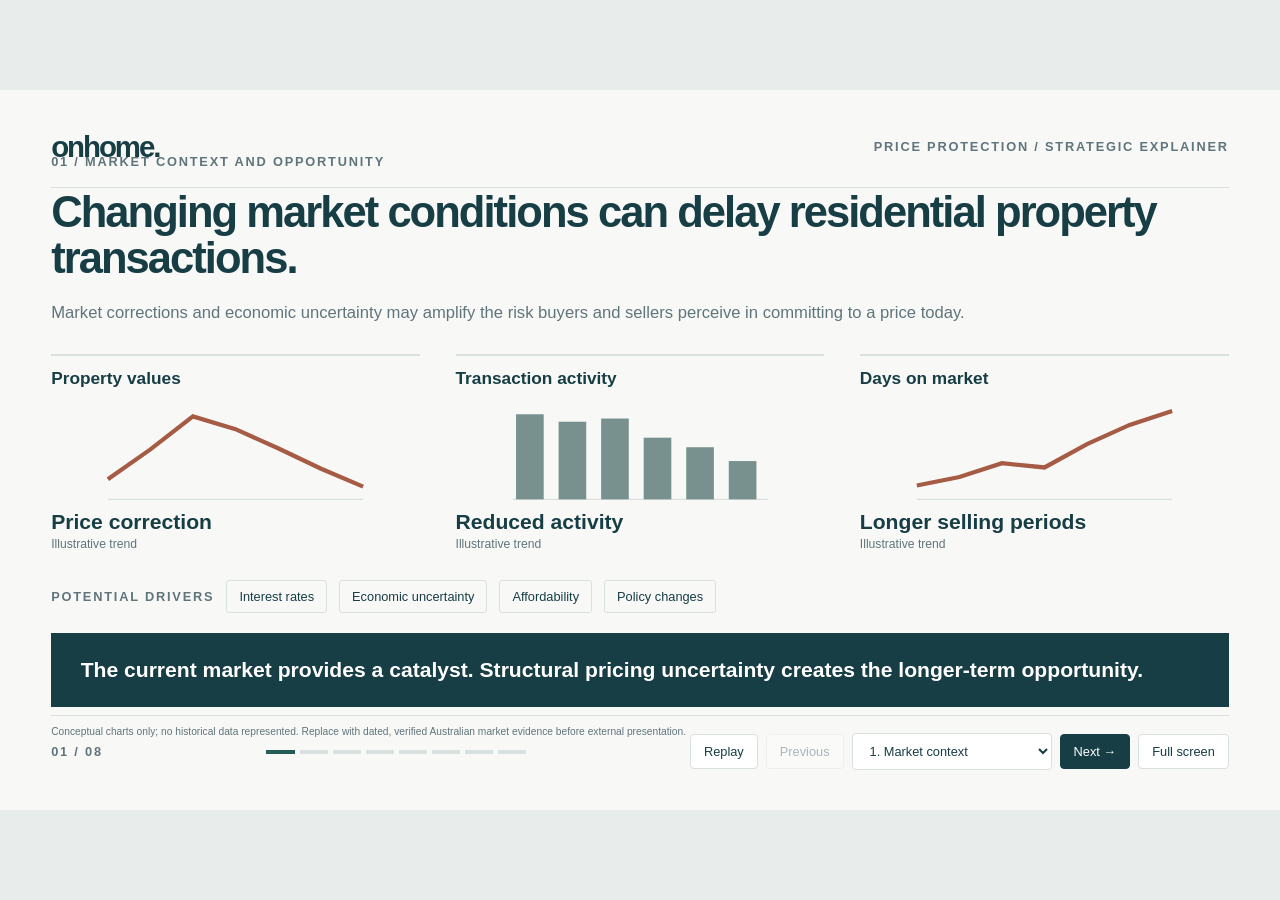
==== index.html @ 7cb83f9f "Build initial interactive market context prototype" ====
<!doctype html>
<html lang="en-AU"><head><meta charset="utf-8"><meta name="viewport" content="width=device-width,initial-scale=1"><title>OnHome | Price Protection</title>
<style>
:root{--ink:#173d45;--teal:#235d54;--muted:#60747b;--copper:#a65b45;--paper:#f8f9f7;--line:#d8e1df}*{box-sizing:border-box}body{margin:0;background:#e8edeb;color:var(--ink);font-family:Inter,Arial,sans-serif;display:grid;place-items:center;min-height:100dvh}.stage{width:min(100vw,177.777dvh);height:min(100dvh,56.25vw);background:var(--paper);padding:3.1% 4%;display:flex;flex-direction:column;overflow:hidden}header,footer{display:flex;align-items:center;justify-content:space-between;gap:16px}header{padding-bottom:2%;border-bottom:1px solid var(--line)}.brand{font-size:clamp(20px,2.3vw,38px);font-weight:800;letter-spacing:-.07em}.eyebrow{font-size:clamp(9px,1vw,14px);letter-spacing:.14em;text-transform:uppercase;color:var(--muted);font-weight:700}.content{flex:1;min-height:0;display:flex;flex-direction:column;justify-content:center;gap:2.2vh}h1{font-size:clamp(22px,3.4vw,60px);line-height:1.07;letter-spacing:-.045em;margin:0;max-width:95%}.sub{font-size:clamp(12px,1.3vw,22px);line-height:1.4;color:var(--muted);margin:0;max-width:90%}.metrics{display:grid;grid-template-columns:repeat(3,1fr);gap:3%;margin:1vh 0}.metric{border-top:2px solid var(--line);padding-top:12px;animation:rise .65s both}.metric:nth-child(2){animation-delay:.18s}.metric:nth-child(3){animation-delay:.36s}.metric h2{font-size:clamp(12px,1.35vw,22px);margin:0 0 4px}.metric svg{display:block;width:100%;height:clamp(55px,13vh,140px)}.metric strong{font-size:clamp(13px,1.65vw,28px);display:block}.metric small{color:var(--muted);font-size:clamp(9px,.95vw,14px)}.trace{stroke-dasharray:550;stroke-dashoffset:550;animation:draw 1.3s .3s forwards}.bar{transform-box:fill-box;transform-origin:bottom;animation:grow .8s both}.drivers{display:flex;align-items:center;gap:12px;flex-wrap:wrap}.drivers span{padding:8px 12px;border:1px solid var(--line);font-size:clamp(10px,1vw,15px);border-radius:3px}.conclusion{background:var(--ink);color:white;padding:2% 2.5%;font-size:clamp(13px,1.65vw,27px);line-height:1.25;font-weight:600;animation:rise .7s .85s both}.note{font-size:clamp(8px,.8vw,12px);color:var(--muted)}footer{border-top:1px solid var(--line);padding-top:1.5%;margin-top:1%}button,select{font:inherit;font-size:clamp(10px,1vw,15px);padding:9px 13px;border:1px solid var(--line);background:white;color:var(--ink);border-radius:4px;cursor:pointer}button.primary{background:var(--ink);color:white;border-color:var(--ink)}button:disabled{opacity:.35;cursor:default}.nav{display:flex;gap:8px;align-items:center}.progress{display:flex;gap:5px;flex:1;max-width:260px}.progress i{height:4px;background:var(--line);flex:1}.progress i.active{background:var(--teal)}.placeholder{border:1px solid var(--line);padding:5%;background:white;color:var(--muted)}@keyframes draw{to{stroke-dashoffset:0}}@keyframes grow{from{transform:scaleY(0)}to{transform:scaleY(1)}}@keyframes rise{from{opacity:0;transform:translateY(12px)}to{opacity:1;transform:translateY(0)}}@media(prefers-reduced-motion:reduce){*,*::before,*::after{animation:none!important}.trace{stroke-dashoffset:0}}@media(max-aspect-ratio:4/3){.stage{width:100%;height:auto;min-height:100dvh;padding:5%;overflow:visible}.content{gap:20px;padding:24px 0}.metrics{gap:12px}header,footer{flex-wrap:wrap}.progress{max-width:100px}.drivers{gap:6px}}
</style></head><body><main class="stage"><header><div class="brand">onhome.</div><div class="eyebrow">Price Protection / Strategic explainer</div></header><section class="content" id="content" aria-live="polite"></section><footer><span class="eyebrow" id="count"></span><div class="progress" id="progress" aria-hidden="true"></div><div class="nav"><button id="replay" title="Replay scene">Replay</button><button id="prev">Previous</button><select id="chapter" aria-label="Select chapter"></select><button class="primary" id="next">Next →</button><button id="full">Full screen</button></div></footer></main>
<script>
const chapters=['Market context','Market friction','The proposition','Transaction architecture','Worked example','Resolution and exit','Commercial model','Strategic opportunity'];let current=0;
const market=`<div class="eyebrow">01 / Market context and opportunity</div><h1>Changing market conditions can delay residential property transactions.</h1><p class="sub">Market corrections and economic uncertainty may amplify the risk buyers and sellers perceive in committing to a price today.</p><div class="metrics"><article class="metric"><h2>Property values</h2><svg viewBox="0 0 250 110" role="img" aria-label="Illustrative price correction"><path d="M5 100 H245" stroke="#d8e1df"/><path d="M5 81 L45 53 L85 22 L125 34 L165 52 L205 71 L245 88" fill="none" stroke="#a65b45" stroke-width="4" class="trace"/></svg><strong>Price correction</strong><small>Illustrative trend</small></article><article class="metric"><h2>Transaction activity</h2><svg viewBox="0 0 250 110" role="img" aria-label="Illustrative decline in transactions"><path d="M5 100 H245" stroke="#d8e1df"/>${[80,73,76,58,49,36].map((h,i)=>'<rect class="bar" x="'+(8+i*40)+'" y="'+(100-h)+'" width="26" height="'+h+'" fill="#78918e" style="animation-delay:'+i*.1+'s"/>').join('')}</svg><strong>Reduced activity</strong><small>Illustrative trend</small></article><article class="metric"><h2>Days on market</h2><svg viewBox="0 0 250 110" role="img" aria-label="Illustrative increase in selling times"><path d="M5 100 H245" stroke="#d8e1df"/><path d="M5 87 L45 79 L85 66 L125 70 L165 48 L205 30 L245 17" fill="none" stroke="#a65b45" stroke-width="4" class="trace"/></svg><strong>Longer selling periods</strong><small>Illustrative trend</small></article></div><div class="drivers"><b class="eyebrow">Potential drivers</b><span>Interest rates</span><span>Economic uncertainty</span><span>Affordability</span><span>Policy changes</span></div><div class="conclusion">The current market provides a catalyst. Structural pricing uncertainty creates the longer-term opportunity.</div><div class="note">Conceptual charts only; no historical data represented. Replace with dated, verified Australian market evidence before external presentation.</div>`;
const el=id=>document.getElementById(id);chapters.forEach((c,i)=>{const o=document.createElement('option');o.value=i;o.textContent=(i+1)+'. '+c;el('chapter').append(o)});
function render(){el('content').innerHTML=current===0?market:'<div class="eyebrow">Scene '+String(current+1).padStart(2,'0')+'</div><h1>'+chapters[current]+'</h1><div class="placeholder">Reserved for the next development stage.</div>';el('count').textContent=String(current+1).padStart(2,'0')+' / 08';el('progress').innerHTML=chapters.map((_,i)=>'<i class="'+(i===current?'active':'')+'"></i>').join('');el('chapter').value=current;el('prev').disabled=current===0;el('next').disabled=current===7}
function go(n){current=Math.min(7,Math.max(0,n));render()}el('prev').onclick=()=>go(current-1);el('next').onclick=()=>go(current+1);el('chapter').onchange=e=>go(Number(e.target.value));el('replay').onclick=render;el('full').onclick=async()=>{try{if(document.fullscreenElement)await document.exitFullscreen();else await document.documentElement.requestFullscreen()}catch(e){}};document.addEventListener('keydown',e=>{if(['SELECT','BUTTON','INPUT'].includes(e.target.tagName))return;if(e.key==='ArrowRight')go(current+1);if(e.key==='ArrowLeft')go(current-1)});render();
</script></body></html>
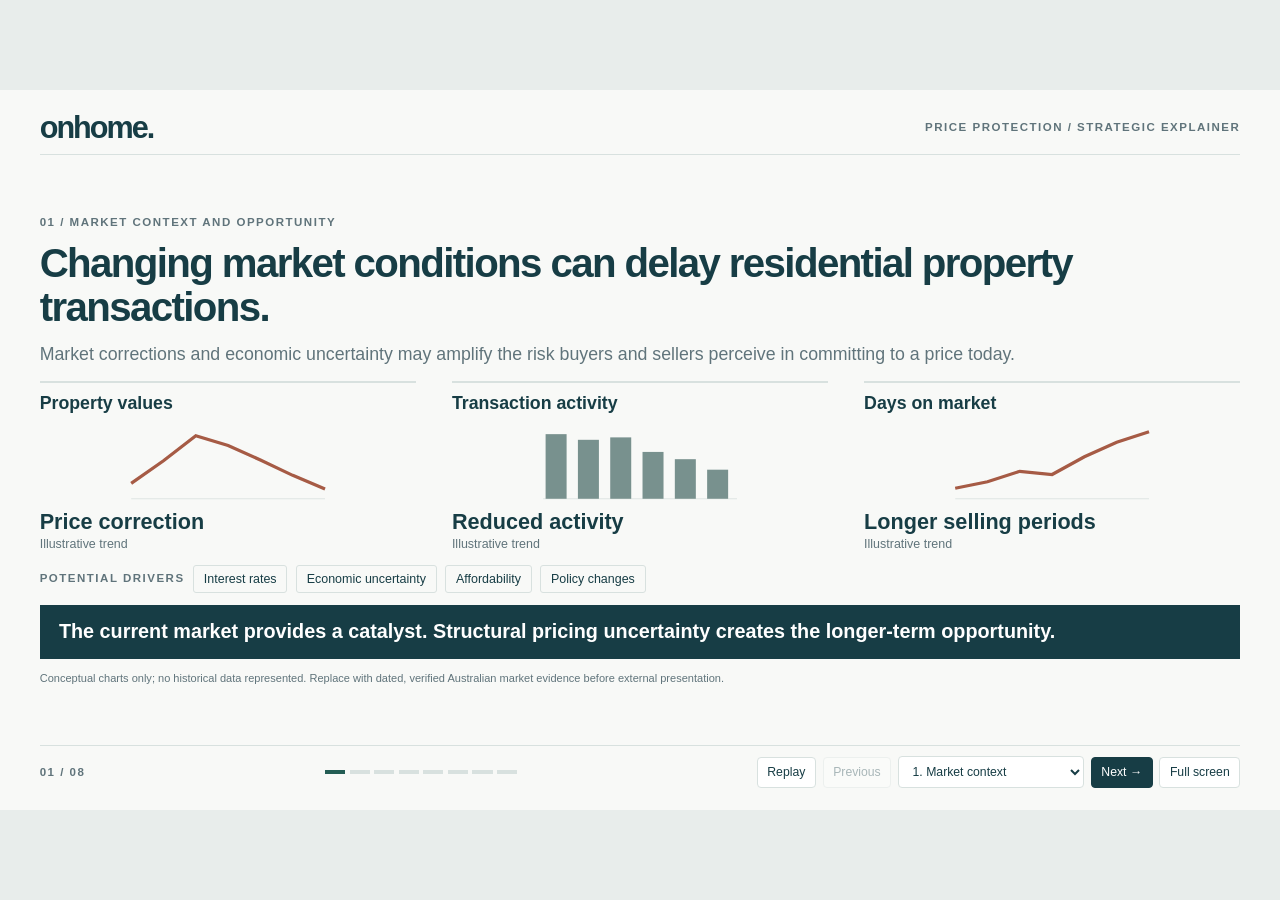
==== commit 57dbee36: "Version stylesheet URL to invalidate stale browser cache" ====
--- a/index.html
+++ b/index.html
@@ -1,12 +1,4 @@
 <!doctype html>
 <html lang="en-AU"><head><meta charset="utf-8"><meta name="viewport" content="width=device-width,initial-scale=1"><title>OnHome | Price Protection</title>
-<style>
-:root{--ink:#173d45;--teal:#235d54;--muted:#60747b;--copper:#a65b45;--paper:#f8f9f7;--line:#d8e1df}*{box-sizing:border-box}body{margin:0;background:#e8edeb;color:var(--ink);font-family:Inter,Arial,sans-serif;display:grid;place-items:center;min-height:100dvh}.stage{width:min(100vw,177.777dvh);height:min(100dvh,56.25vw);background:var(--paper);padding:3.1% 4%;display:flex;flex-direction:column;overflow:hidden}header,footer{display:flex;align-items:center;justify-content:space-between;gap:16px}header{padding-bottom:2%;border-bottom:1px solid var(--line)}.brand{font-size:clamp(20px,2.3vw,38px);font-weight:800;letter-spacing:-.07em}.eyebrow{font-size:clamp(9px,1vw,14px);letter-spacing:.14em;text-transform:uppercase;color:var(--muted);font-weight:700}.content{flex:1;min-height:0;display:flex;flex-direction:column;justify-content:center;gap:2.2vh}h1{font-size:clamp(22px,3.4vw,60px);line-height:1.07;letter-spacing:-.045em;margin:0;max-width:95%}.sub{font-size:clamp(12px,1.3vw,22px);line-height:1.4;color:var(--muted);margin:0;max-width:90%}.metrics{display:grid;grid-template-columns:repeat(3,1fr);gap:3%;margin:1vh 0}.metric{border-top:2px solid var(--line);padding-top:12px;animation:rise .65s both}.metric:nth-child(2){animation-delay:.18s}.metric:nth-child(3){animation-delay:.36s}.metric h2{font-size:clamp(12px,1.35vw,22px);margin:0 0 4px}.metric svg{display:block;width:100%;height:clamp(55px,13vh,140px)}.metric strong{font-size:clamp(13px,1.65vw,28px);display:block}.metric small{color:var(--muted);font-size:clamp(9px,.95vw,14px)}.trace{stroke-dasharray:550;stroke-dashoffset:550;animation:draw 1.3s .3s forwards}.bar{transform-box:fill-box;transform-origin:bottom;animation:grow .8s both}.drivers{display:flex;align-items:center;gap:12px;flex-wrap:wrap}.drivers span{padding:8px 12px;border:1px solid var(--line);font-size:clamp(10px,1vw,15px);border-radius:3px}.conclusion{background:var(--ink);color:white;padding:2% 2.5%;font-size:clamp(13px,1.65vw,27px);line-height:1.25;font-weight:600;animation:rise .7s .85s both}.note{font-size:clamp(8px,.8vw,12px);color:var(--muted)}footer{border-top:1px solid var(--line);padding-top:1.5%;margin-top:1%}button,select{font:inherit;font-size:clamp(10px,1vw,15px);padding:9px 13px;border:1px solid var(--line);background:white;color:var(--ink);border-radius:4px;cursor:pointer}button.primary{background:var(--ink);color:white;border-color:var(--ink)}button:disabled{opacity:.35;cursor:default}.nav{display:flex;gap:8px;align-items:center}.progress{display:flex;gap:5px;flex:1;max-width:260px}.progress i{height:4px;background:var(--line);flex:1}.progress i.active{background:var(--teal)}.placeholder{border:1px solid var(--line);padding:5%;background:white;color:var(--muted)}@keyframes draw{to{stroke-dashoffset:0}}@keyframes grow{from{transform:scaleY(0)}to{transform:scaleY(1)}}@keyframes rise{from{opacity:0;transform:translateY(12px)}to{opacity:1;transform:translateY(0)}}@media(prefers-reduced-motion:reduce){*,*::before,*::after{animation:none!important}.trace{stroke-dashoffset:0}}@media(max-aspect-ratio:4/3){.stage{width:100%;height:auto;min-height:100dvh;padding:5%;overflow:visible}.content{gap:20px;padding:24px 0}.metrics{gap:12px}header,footer{flex-wrap:wrap}.progress{max-width:100px}.drivers{gap:6px}}
-</style></head><body><main class="stage"><header><div class="brand">onhome.</div><div class="eyebrow">Price Protection / Strategic explainer</div></header><section class="content" id="content" aria-live="polite"></section><footer><span class="eyebrow" id="count"></span><div class="progress" id="progress" aria-hidden="true"></div><div class="nav"><button id="replay" title="Replay scene">Replay</button><button id="prev">Previous</button><select id="chapter" aria-label="Select chapter"></select><button class="primary" id="next">Next →</button><button id="full">Full screen</button></div></footer></main>
-<script>
-const chapters=['Market context','Market friction','The proposition','Transaction architecture','Worked example','Resolution and exit','Commercial model','Strategic opportunity'];let current=0;
-const market=`<div class="eyebrow">01 / Market context and opportunity</div><h1>Changing market conditions can delay residential property transactions.</h1><p class="sub">Market corrections and economic uncertainty may amplify the risk buyers and sellers perceive in committing to a price today.</p><div class="metrics"><article class="metric"><h2>Property values</h2><svg viewBox="0 0 250 110" role="img" aria-label="Illustrative price correction"><path d="M5 100 H245" stroke="#d8e1df"/><path d="M5 81 L45 53 L85 22 L125 34 L165 52 L205 71 L245 88" fill="none" stroke="#a65b45" stroke-width="4" class="trace"/></svg><strong>Price correction</strong><small>Illustrative trend</small></article><article class="metric"><h2>Transaction activity</h2><svg viewBox="0 0 250 110" role="img" aria-label="Illustrative decline in transactions"><path d="M5 100 H245" stroke="#d8e1df"/>${[80,73,76,58,49,36].map((h,i)=>'<rect class="bar" x="'+(8+i*40)+'" y="'+(100-h)+'" width="26" height="'+h+'" fill="#78918e" style="animation-delay:'+i*.1+'s"/>').join('')}</svg><strong>Reduced activity</strong><small>Illustrative trend</small></article><article class="metric"><h2>Days on market</h2><svg viewBox="0 0 250 110" role="img" aria-label="Illustrative increase in selling times"><path d="M5 100 H245" stroke="#d8e1df"/><path d="M5 87 L45 79 L85 66 L125 70 L165 48 L205 30 L245 17" fill="none" stroke="#a65b45" stroke-width="4" class="trace"/></svg><strong>Longer selling periods</strong><small>Illustrative trend</small></article></div><div class="drivers"><b class="eyebrow">Potential drivers</b><span>Interest rates</span><span>Economic uncertainty</span><span>Affordability</span><span>Policy changes</span></div><div class="conclusion">The current market provides a catalyst. Structural pricing uncertainty creates the longer-term opportunity.</div><div class="note">Conceptual charts only; no historical data represented. Replace with dated, verified Australian market evidence before external presentation.</div>`;
-const el=id=>document.getElementById(id);chapters.forEach((c,i)=>{const o=document.createElement('option');o.value=i;o.textContent=(i+1)+'. '+c;el('chapter').append(o)});
-function render(){el('content').innerHTML=current===0?market:'<div class="eyebrow">Scene '+String(current+1).padStart(2,'0')+'</div><h1>'+chapters[current]+'</h1><div class="placeholder">Reserved for the next development stage.</div>';el('count').textContent=String(current+1).padStart(2,'0')+' / 08';el('progress').innerHTML=chapters.map((_,i)=>'<i class="'+(i===current?'active':'')+'"></i>').join('');el('chapter').value=current;el('prev').disabled=current===0;el('next').disabled=current===7}
-function go(n){current=Math.min(7,Math.max(0,n));render()}el('prev').onclick=()=>go(current-1);el('next').onclick=()=>go(current+1);el('chapter').onchange=e=>go(Number(e.target.value));el('replay').onclick=render;el('full').onclick=async()=>{try{if(document.fullscreenElement)await document.exitFullscreen();else await document.documentElement.requestFullscreen()}catch(e){}};document.addEventListener('keydown',e=>{if(['SELECT','BUTTON','INPUT'].includes(e.target.tagName))return;if(e.key==='ArrowRight')go(current+1);if(e.key==='ArrowLeft')go(current-1)});render();
-</script></body></html>+<link rel="stylesheet" href="css/design-system.css?v=2"></head><body><main class="stage"><header><div class="brand">onhome.</div><div class="eyebrow">Price Protection / Strategic explainer</div></header><section class="content" id="content" aria-live="polite"></section><footer><span class="eyebrow" id="count"></span><div class="progress" id="progress" aria-hidden="true"></div><div class="nav"><button id="replay" title="Replay scene">Replay</button><button id="prev">Previous</button><select id="chapter" aria-label="Select chapter"></select><button class="primary" id="next">Next →</button><button id="full">Full screen</button></div></footer></main>
+<script src="js/navigation.js?v=2" defer></script></body></html>
--- a/css/design-system.css
+++ b/css/design-system.css
@@ -0,0 +1,66 @@
+/* Shared presentation design system. All dimensions inside the stage scale with its actual width, not the browser width. */
+:root {
+  --ink:#173d45; --teal:#235d54; --muted:#60747b; --copper:#a65b45;
+  --paper:#f8f9f7; --line:#d8e1df;
+}
+* { box-sizing:border-box; }
+html,body { margin:0; min-height:100%; }
+body { background:#e8edeb; color:var(--ink); font-family:Inter,Arial,sans-serif; display:grid; place-items:center; min-height:100dvh; }
+.stage {
+  width:min(100vw,177.7778dvh); height:min(100dvh,56.25vw);
+  background:var(--paper); padding:min(1.7vw,3.0222dvh) min(3.1vw,5.5111dvh);
+  display:grid; grid-template-rows:auto minmax(0,1fr) auto;
+  overflow:hidden; container-type:size;
+}
+header,footer { display:flex; align-items:center; justify-content:space-between; gap:1.1cqw; min-width:0; }
+header { padding-bottom:1cqw; border-bottom:1px solid var(--line); }
+.brand { font-size:2.55cqw; line-height:1; font-weight:800; letter-spacing:-.065em; }
+.eyebrow { font-size:.96cqw; line-height:1.3; letter-spacing:.13em; text-transform:uppercase; color:var(--muted); font-weight:700; }
+.content { min-width:0; min-height:0; display:flex; flex-direction:column; justify-content:center; gap:1.05cqw; padding:1.15cqw 0; overflow:hidden; }
+.content > * { flex-shrink:0; }
+h1 { font-size:3.35cqw; line-height:1.09; letter-spacing:-.04em; margin:0; max-width:98%; font-weight:750; }
+.sub { font-size:1.48cqw; line-height:1.37; color:var(--muted); margin:0; max-width:94%; }
+.metrics { display:grid; grid-template-columns:repeat(3,minmax(0,1fr)); gap:3%; margin:.15cqw 0; }
+.metric { border-top:2px solid var(--line); padding-top:.8cqw; min-width:0; animation:rise .65s both; }
+.metric:nth-child(2) { animation-delay:.18s; }
+.metric:nth-child(3) { animation-delay:.36s; }
+.metric h2 { font-size:1.48cqw; line-height:1.2; margin:0 0 .3cqw; }
+.metric svg { display:block; width:100%; height:7.4cqw; }
+.metric strong { font-size:1.8cqw; line-height:1.15; display:block; margin-top:.3cqw; }
+.metric small { color:var(--muted); font-size:1.04cqw; display:block; margin-top:.15cqw; }
+.trace { stroke-dasharray:550; stroke-dashoffset:550; animation:draw 1.3s .3s forwards; }
+.bar { transform-box:fill-box; transform-origin:bottom; animation:grow .8s both; }
+.drivers { display:flex; align-items:center; gap:.7cqw; flex-wrap:wrap; }
+.drivers span { padding:.48cqw .82cqw; border:1px solid var(--line); font-size:1.04cqw; border-radius:3px; }
+.conclusion { background:var(--ink); color:white; padding:1.18cqw 1.6cqw; font-size:1.65cqw; line-height:1.28; font-weight:600; animation:rise .7s .85s both; }
+.note { font-size:.92cqw; line-height:1.25; color:var(--muted); }
+footer { border-top:1px solid var(--line); padding-top:.85cqw; }
+button,select { font:inherit; font-size:1.02cqw; line-height:1.2; padding:.6cqw .8cqw; border:1px solid var(--line); background:white; color:var(--ink); border-radius:4px; cursor:pointer; }
+button.primary { background:var(--ink); color:white; border-color:var(--ink); }
+button:disabled { opacity:.35; cursor:default; }
+button:focus-visible,select:focus-visible { outline:2px solid var(--teal); outline-offset:2px; }
+.nav { display:flex; gap:.55cqw; align-items:center; }
+.progress { display:flex; gap:.35cqw; flex:1; max-width:16cqw; }
+.progress i { height:4px; background:var(--line); flex:1; }
+.progress i.active { background:var(--teal); }
+.placeholder { border:1px solid var(--line); padding:5%; background:white; color:var(--muted); }
+@keyframes draw { to {stroke-dashoffset:0} }
+@keyframes grow { from {transform:scaleY(0)} to {transform:scaleY(1)} }
+@keyframes rise { from {opacity:0;transform:translateY(8px)} to {opacity:1;transform:translateY(0)} }
+@media(prefers-reduced-motion:reduce) { *,*::before,*::after {animation:none!important} .trace {stroke-dashoffset:0} }
+@media(max-aspect-ratio:4/3) {
+  .stage { width:100%; height:auto; min-height:100dvh; padding:5%; overflow:visible; container-type:inline-size; grid-template-rows:auto 1fr auto; }
+  .content { gap:16px; padding:24px 0; overflow:visible; }
+  .brand {font-size:30px} .eyebrow {font-size:10px}
+  h1 {font-size:clamp(25px,5cqw,44px)} .sub {font-size:15px}
+  .metrics {gap:12px} .metric h2 {font-size:14px} .metric svg {height:12cqw}
+  .metric strong {font-size:15px} .metric small {font-size:11px}
+  .drivers {gap:6px} .drivers span {font-size:12px;padding:6px 8px}
+  .conclusion {font-size:17px;padding:16px} .note {font-size:11px}
+  header,footer {flex-wrap:wrap;gap:12px;padding-block:12px}
+  .nav {flex-wrap:wrap;gap:6px} button,select {font-size:12px;padding:8px}
+}
+@media(max-width:500px) {
+ .metrics {grid-template-columns:1fr}
+ .metric svg {height:70px}
+}
